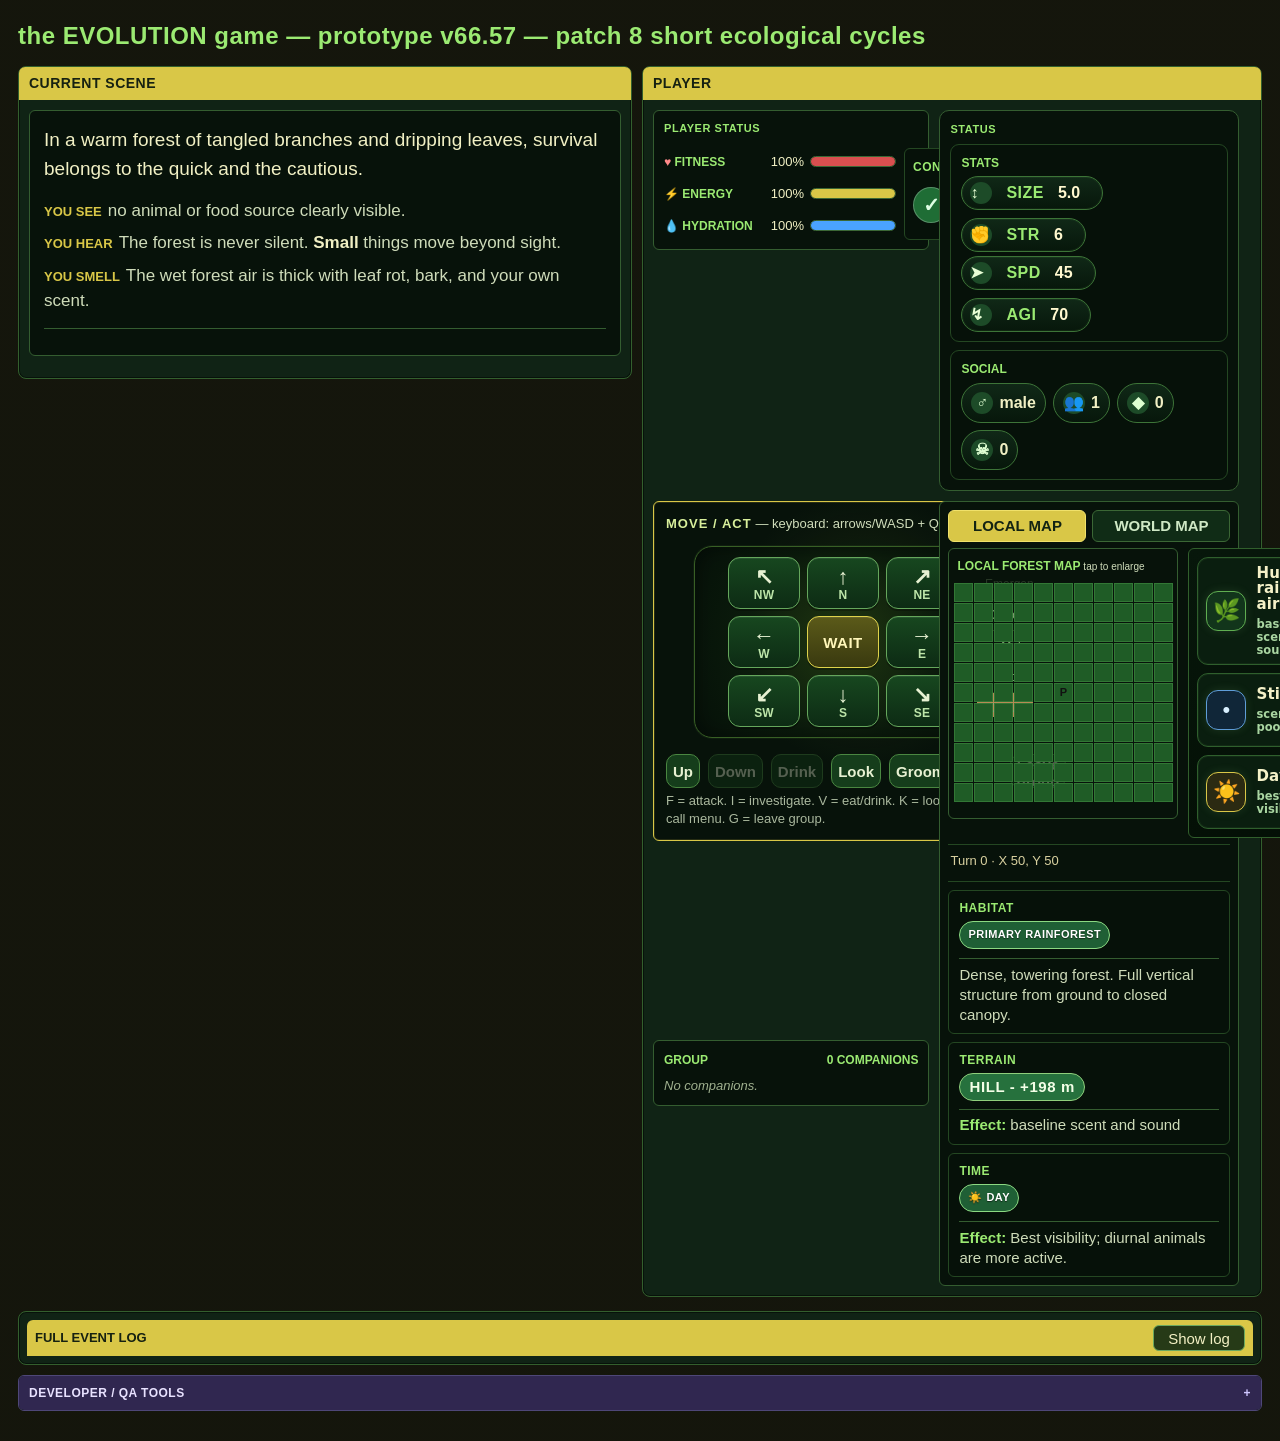
==== index.html @ 2145820b "Add GitHub Pages play entry point" ====
<!doctype html>
<html lang="en">
<head>
  <meta charset="utf-8">
  <meta name="viewport" content="width=device-width, initial-scale=1">
  <title>Evolution Game — Play</title>
  <meta http-equiv="refresh" content="0; url=game/evolution_game_v66_57.html">
  <style>
    body {
      margin: 0;
      min-height: 100vh;
      display: grid;
      place-items: center;
      background: #07100a;
      color: #e8f0d8;
      font-family: Arial, sans-serif;
      text-align: center;
      padding: 24px;
    }
    a {
      color: #d9c747;
      font-weight: bold;
    }
  </style>
</head>
<body>
  <main>
    <h1>Evolution Game</h1>
    <p>Loading the playable build…</p>
    <p><a href="game/evolution_game_v66_57.html">Tap here if it does not open automatically.</a></p>
  </main>
</body>
</html>
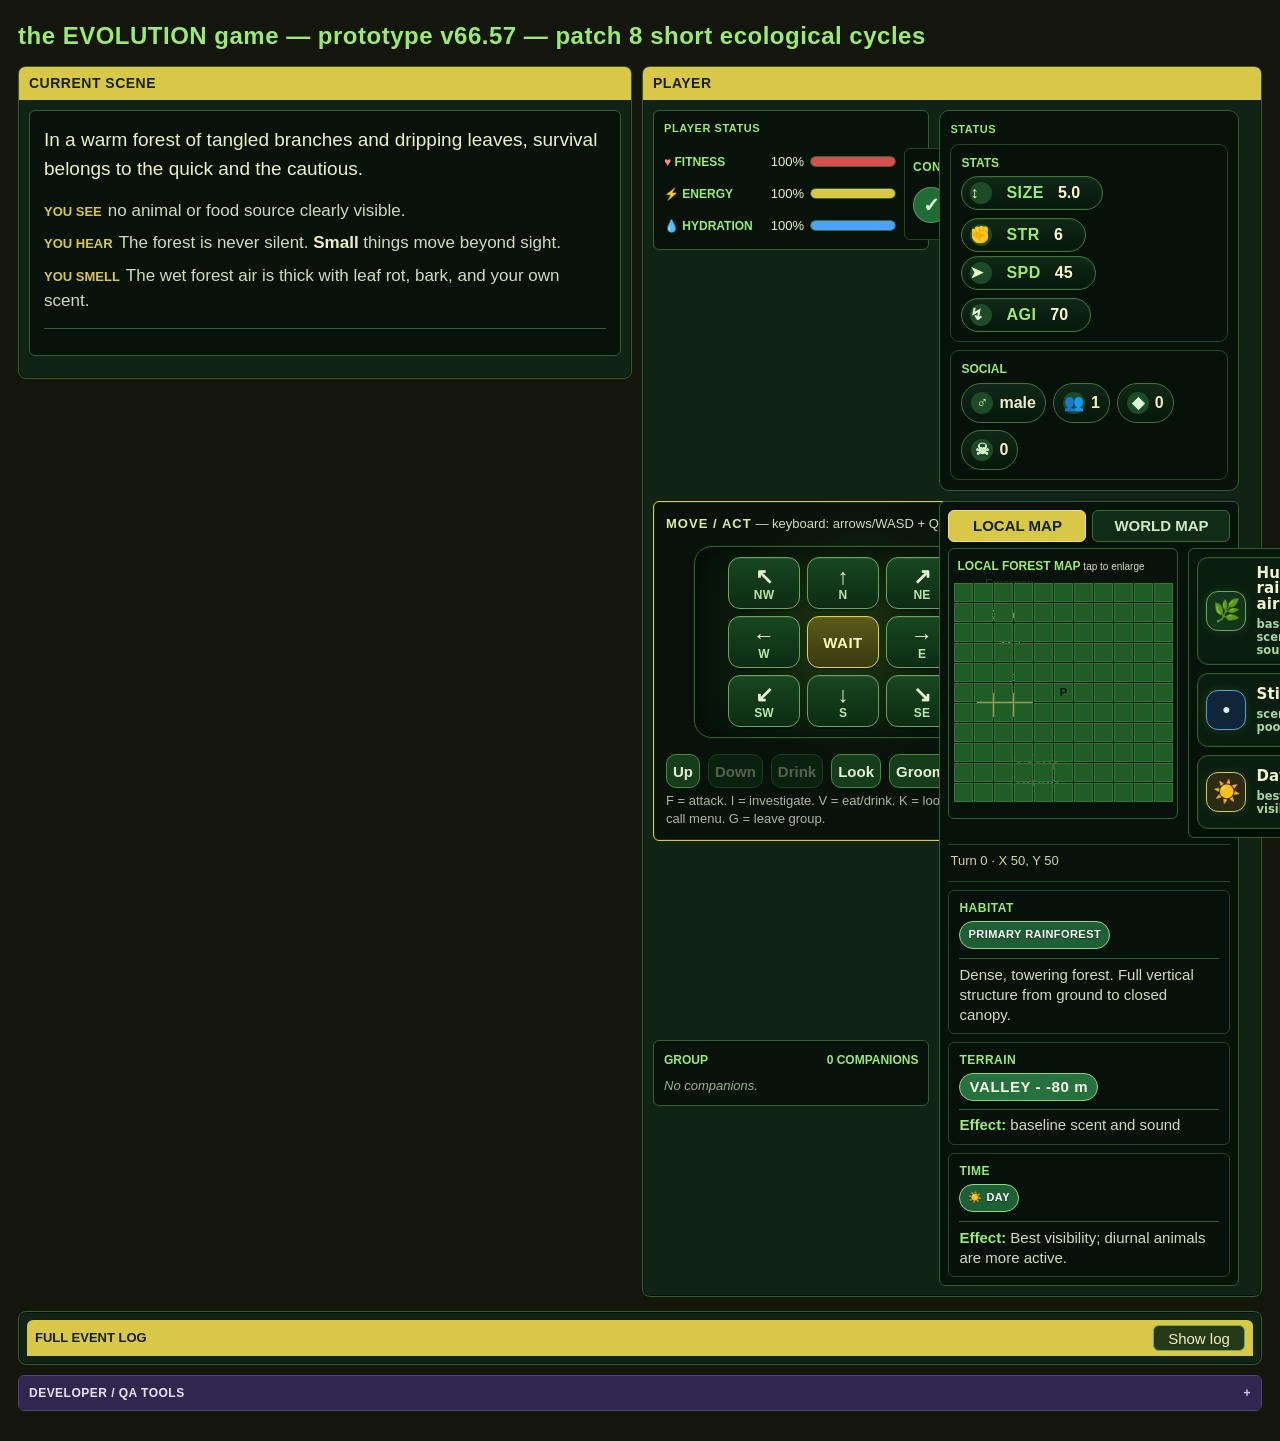
==== commit 72c081e0: "Add app icon + PWA support (no gameplay changes) - Add icon.png (skull pixel-art, amber glow) to rep" ====
--- a/index.html
+++ b/index.html
@@ -5,6 +5,10 @@
   <meta name="viewport" content="width=device-width, initial-scale=1">
   <title>Evolution Game — Play</title>
   <meta http-equiv="refresh" content="0; url=game/evolution_game_v66_57.html">
+  <link rel="icon" href="icon.png">
+  <link rel="apple-touch-icon" href="icon.png">
+  <meta name="theme-color" content="#0a0a0a">
+  <link rel="manifest" href="manifest.json">
   <style>
     body {
       margin: 0;
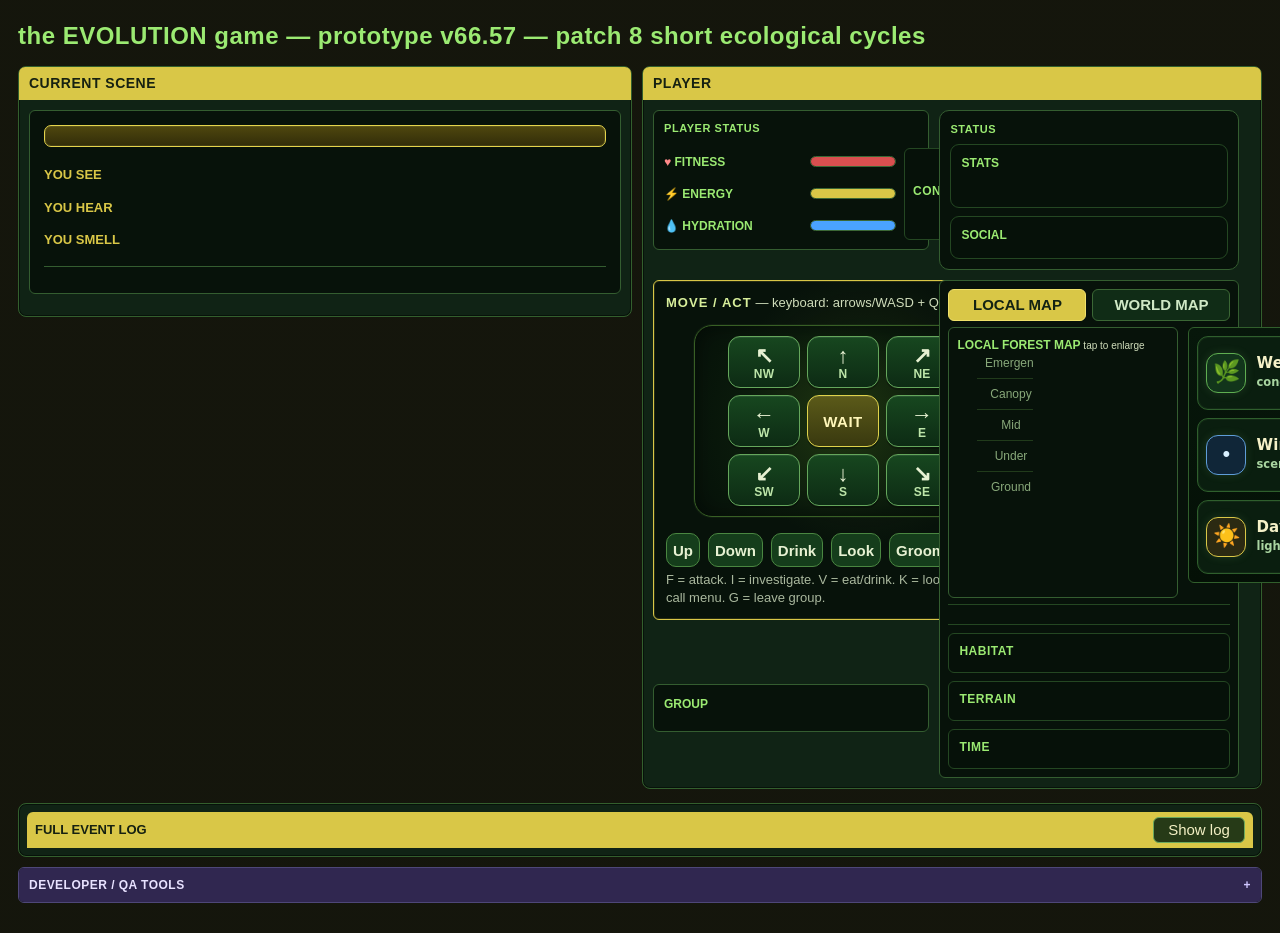
==== commit 2b39a60c: "Add stable game/play.html — root link no longer tied to version number index.html and manifest.json " ====
--- a/index.html
+++ b/index.html
@@ -4,7 +4,7 @@
   <meta charset="utf-8">
   <meta name="viewport" content="width=device-width, initial-scale=1">
   <title>Evolution Game — Play</title>
-  <meta http-equiv="refresh" content="0; url=game/evolution_game_v66_57.html">
+  <meta http-equiv="refresh" content="0; url=game/play.html">
   <link rel="icon" href="icon.png">
   <link rel="apple-touch-icon" href="icon.png">
   <meta name="theme-color" content="#0a0a0a">
@@ -31,7 +31,7 @@
   <main>
     <h1>Evolution Game</h1>
     <p>Loading the playable build…</p>
-    <p><a href="game/evolution_game_v66_57.html">Tap here if it does not open automatically.</a></p>
+    <p><a href="game/play.html">Tap here if it does not open automatically.</a></p>
   </main>
 </body>
 </html>
